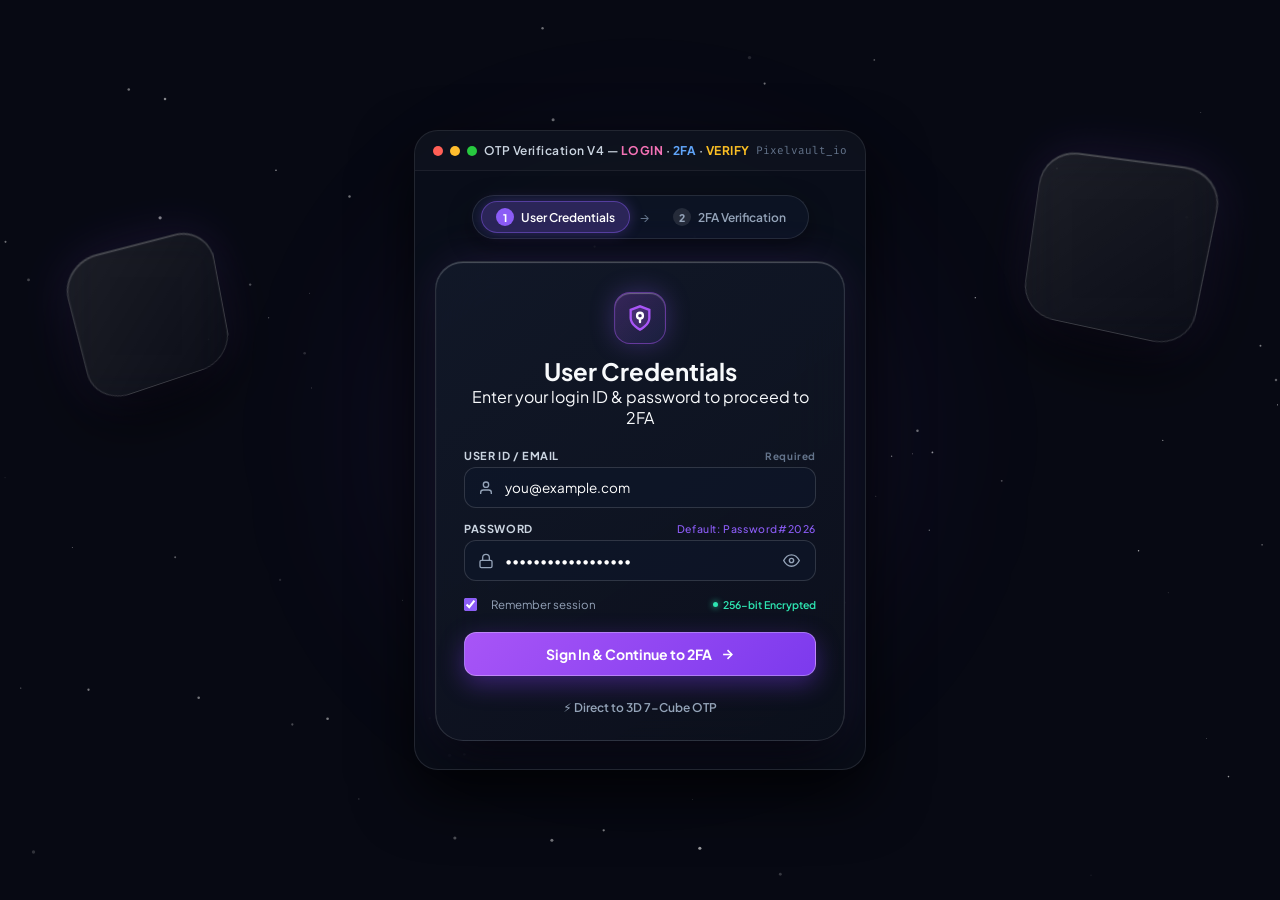
==== login.html @ 898d48f7 "feat: add optional standalone login credentials page and routing" ====
<!DOCTYPE html>
<html lang="en">
<head>
  <meta charset="UTF-8">
  <meta name="viewport" content="width=device-width, initial-scale=1.0">
  <title>User Credentials — Secure Sign In</title>
  <link rel="preconnect" href="https://fonts.googleapis.com">
  <link rel="preconnect" href="https://fonts.gstatic.com" crossorigin>
  <link href="https://fonts.googleapis.com/css2?family=Fira+Code:wght@400;500;600&family=Plus+Jakarta+Sans:wght@400;500;600;700;800&display=swap" rel="stylesheet">
  <link rel="stylesheet" href="style.css">
</head>
<body>

  <!-- Fullscreen Ambient Stars & Floating Slabs Background -->
  <div class="fullscreen-ambient">
    <canvas id="starsCanvas"></canvas>
    <div class="nebula-glow nebula-purple" id="nebulaPurple"></div>
    <div class="nebula-glow nebula-emerald" id="nebulaEmerald"></div>

    <!-- 2 Large Floating Frosted 3D Slabs -->
    <div class="floating-slab slab-left"></div>
    <div class="floating-slab slab-right"></div>
  </div>

  <!-- Main Container -->
  <div class="showcase-wrapper">
    <div class="canvas-window top-window" id="topWindow">
      <!-- Window Chrome Header -->
      <header class="window-bar">
        <div class="mac-dots">
          <span class="dot dot-red"></span>
          <span class="dot dot-yellow"></span>
          <span class="dot dot-green"></span>
        </div>
        <div class="window-title">
          OTP Verification V4 — 
          <span class="hl-h">LOGIN</span> · 
          <span class="hl-c">2FA</span> · 
          <span class="hl-j">VERIFY</span>
        </div>
        <div class="window-meta">Pixelvault_io</div>
      </header>

      <!-- Live Stage Area -->
      <div class="live-stage-wrapper">

        <!-- Flow Navigation -->
        <div class="flow-nav-bar">
          <span class="flow-tab active">
            <span class="flow-badge">1</span>
            <span>User Credentials</span>
          </span>
          <span class="flow-arrow" aria-hidden="true">→</span>
          <a href="index.html" class="flow-tab" style="text-decoration: none;">
            <span class="flow-badge">2</span>
            <span>2FA Verification</span>
          </a>
        </div>

        <!-- User Credentials Card -->
        <div class="panel credentials-panel" style="display: flex;">
          <div class="auth-header">
            <div class="security-badge-icon">
              <svg width="28" height="28" viewBox="0 0 24 24" fill="none" stroke="currentColor" stroke-width="2">
                <path d="M12 22s8-4 8-10V5l-8-3-8 3v7c0 6 8 10 8 10z" fill="rgba(168, 85, 247, 0.2)" stroke="#a855f7" />
                <circle cx="12" cy="10" r="2.5" stroke="#ffffff" />
                <path d="M12 12.5v3" stroke="#ffffff" stroke-linecap="round" />
              </svg>
            </div>
            <h2 class="title">User Credentials</h2>
            <p class="subtitle">Enter your login ID & password to proceed to 2FA</p>
          </div>

          <form action="index.html" method="GET" class="auth-form" id="standaloneLoginForm">
            <div class="input-group">
              <div class="input-label-row">
                <label for="standaloneUserId">User ID / Email</label>
                <span class="field-hint">Required</span>
              </div>
              <div class="input-wrapper">
                <svg class="input-icon" width="16" height="16" viewBox="0 0 24 24" fill="none" stroke="currentColor" stroke-width="2">
                  <path d="M20 21v-2a4 4 0 0 0-4-4H8a4 4 0 0 0-4 4v2"></path>
                  <circle cx="12" cy="7" r="4"></circle>
                </svg>
                <input type="text" id="standaloneUserId" name="email" class="auth-input" value="you@example.com" placeholder="name@domain.com" required>
              </div>
            </div>

            <div class="input-group">
              <div class="input-label-row">
                <label for="standalonePassword">Password</label>
                <span class="forgot-link">Default: Password#2026</span>
              </div>
              <div class="input-wrapper">
                <svg class="input-icon" width="16" height="16" viewBox="0 0 24 24" fill="none" stroke="currentColor" stroke-width="2">
                  <rect x="3" y="11" width="18" height="11" rx="2" ry="2"></rect>
                  <path d="M7 11V7a5 5 0 0 1 10 0v4"></path>
                </svg>
                <input type="password" id="standalonePassword" class="auth-input" value="SecurityVault#2026" placeholder="Enter secure password" required>
                <button type="button" class="btn-toggle-pw" id="standaloneTogglePw" title="Toggle password visibility">
                  <svg width="17" height="17" viewBox="0 0 24 24" fill="none" stroke="currentColor" stroke-width="2">
                    <path d="M1 12s4-8 11-8 11 8 11 8-4 8-11 8-11-8-11-8z"></path>
                    <circle cx="12" cy="12" r="3"></circle>
                  </svg>
                </button>
              </div>
            </div>

            <div class="form-options-row">
              <label class="remember-label">
                <input type="checkbox" checked>
                <span class="custom-chk"></span>
                <span>Remember session</span>
              </label>
              <span class="security-chip">
                <span class="chip-dot"></span> 256-bit Encrypted
              </span>
            </div>

            <button type="submit" class="btn-primary-auth">
              <span>Sign In & Continue to 2FA</span>
              <svg width="15" height="15" viewBox="0 0 24 24" fill="none" stroke="currentColor" stroke-width="2.5">
                <line x1="5" y1="12" x2="19" y2="12"></line>
                <polyline points="12 5 19 12 12 19"></polyline>
              </svg>
            </button>
          </form>

          <div class="auth-footer-row">
            <a href="index.html" class="btn-direct-otp" style="text-decoration: none;">
              ⚡ Direct to 3D 7-Cube OTP
            </a>
          </div>
        </div>

      </div>
    </div>
  </div>

  <script>
    // Starfield Background
    const canvas = document.getElementById('starsCanvas');
    if (canvas) {
      const ctx = canvas.getContext('2d');
      const dpr = Math.min(window.devicePixelRatio || 1, 2);
      let width = 0, height = 0;
      function resize() {
        width = window.innerWidth;
        height = window.innerHeight;
        canvas.width = width * dpr;
        canvas.height = height * dpr;
        canvas.style.width = width + 'px';
        canvas.style.height = height + 'px';
        ctx.scale(dpr, dpr);
      }
      resize();
      window.addEventListener('resize', resize);
      const stars = [];
      for (let i = 0; i < 85; i++) {
        stars.push({
          x: Math.random() * width,
          y: Math.random() * height,
          size: Math.random() * 1.4 + 0.3,
          alpha: Math.random() * 0.75 + 0.2,
          speed: Math.random() * 0.25 + 0.08,
          twinkle: (Math.random() * 0.015 + 0.005) * (Math.random() > 0.5 ? 1 : -1)
        });
      }
      function render() {
        ctx.clearRect(0, 0, width, height);
        stars.forEach(s => {
          s.alpha += s.twinkle;
          if (s.alpha > 0.85) s.twinkle = -Math.abs(s.twinkle);
          if (s.alpha < 0.15) s.twinkle = Math.abs(s.twinkle);
          s.y -= s.speed;
          if (s.y < 0) { s.y = height; s.x = Math.random() * width; }
          ctx.beginPath();
          ctx.arc(s.x, s.y, s.size, 0, Math.PI * 2);
          ctx.fillStyle = `rgba(255, 255, 255, ${Math.max(0, Math.min(1, s.alpha))})`;
          ctx.fill();
        });
        requestAnimationFrame(render);
      }
      render();
    }

    // Toggle Password Visibility
    const pwInput = document.getElementById('standalonePassword');
    const toggleBtn = document.getElementById('standaloneTogglePw');
    if (toggleBtn && pwInput) {
      toggleBtn.addEventListener('click', () => {
        const isPw = pwInput.type === 'password';
        pwInput.type = isPw ? 'text' : 'password';
        toggleBtn.style.color = isPw ? '#8b5cf6' : '#94a3b8';
      });
    }

    // Pass email to index.html via localStorage
    const form = document.getElementById('standaloneLoginForm');
    if (form) {
      form.addEventListener('submit', () => {
        const email = document.getElementById('standaloneUserId').value.trim() || 'you@example.com';
        localStorage.setItem('user_email', email);
      });
    }
  </script>
</body>
</html>
---- style.css ----
/* ==========================================================================
   OTP VERIFICATION V4 — 7 CUBES (1 MAIN + 6 SURROUNDING)
   Exact recreation from user's reference screenshot
   ========================================================================== */

:root {
  --bg-deep: #070913;
  --bg-card: rgba(18, 24, 38, 0.82);
  --border-glass: rgba(255, 255, 255, 0.12);
  --accent-purple: #8b5cf6;
  --accent-blue: #6366f1;
  --accent-green: #2ee6b2;
  --accent-emerald: #12a574;
  --accent-red: #f43f5e;
  --text-main: #f8fafc;
  --text-muted: #94a3b8;
  --font-sans: 'Plus Jakarta Sans', system-ui, -apple-system, sans-serif;
  --font-mono: 'Fira Code', monospace;
}

* {
  margin: 0;
  padding: 0;
  box-sizing: border-box;
}

html, body {
  background-color: var(--bg-deep);
  color: var(--text-main);
  font-family: var(--font-sans);
  min-height: 100vh;
  overflow-x: hidden;
  -webkit-font-smoothing: antialiased;
}

/* ==========================================================================
   FULLSCREEN AMBIENT STARS & 2 LARGE FLOATING 3D SLABS
   ========================================================================== */
.fullscreen-ambient {
  position: fixed;
  inset: 0;
  width: 100vw;
  height: 100vh;
  pointer-events: none;
  z-index: 0;
  overflow: hidden;
  perspective: 1200px;
}

#starsCanvas {
  position: absolute;
  inset: 0;
  width: 100%;
  height: 100%;
  opacity: 0.75;
}

.nebula-glow {
  position: absolute;
  border-radius: 50%;
  filter: blur(100px);
  pointer-events: none;
  transition: opacity 0.8s ease;
}

.nebula-purple {
  width: 600px;
  height: 600px;
  background: radial-gradient(circle, rgba(139, 92, 246, 0.35) 0%, transparent 70%);
  top: 15%;
  left: 50%;
  transform: translateX(-50%);
  opacity: 0.65;
}

.nebula-emerald {
  width: 650px;
  height: 650px;
  background: radial-gradient(circle, rgba(46, 230, 178, 0.42) 0%, transparent 70%);
  top: 12%;
  left: 50%;
  transform: translateX(-50%);
  opacity: 0;
}

body.verified .nebula-purple { opacity: 0.1; }
body.verified .nebula-emerald { opacity: 0.7; }

/* 2 Large Floating Frosted 3D Slabs in Background (Exact from Screenshot) */
.floating-slab {
  position: absolute;
  border-radius: 36px;
  background: linear-gradient(135deg, rgba(255, 255, 255, 0.08) 0%, rgba(255, 255, 255, 0.015) 100%);
  backdrop-filter: blur(22px);
  -webkit-backdrop-filter: blur(22px);
  border: 1px solid rgba(255, 255, 255, 0.15);
  box-shadow: 
    0 30px 70px rgba(0, 0, 0, 0.65),
    0 0 50px rgba(139, 92, 246, 0.15),
    inset 0 1px 1px rgba(255, 255, 255, 0.25);
  pointer-events: none;
  transform-style: preserve-3d;
  animation: floatSlab 11s ease-in-out infinite alternate;
}

.slab-left {
  width: 150px;
  height: 150px;
  top: 240px;
  left: 6%;
  transform: rotateX(-30deg) rotateY(45deg);
  animation-duration: 10s;
}

.slab-right {
  width: 175px;
  height: 175px;
  top: 160px;
  right: 6%;
  transform: rotateX(-25deg) rotateY(-40deg);
  animation: floatSlabRight 12s ease-in-out infinite alternate;
  animation-delay: -3.5s;
}

@keyframes floatSlab {
  0%   { transform: translateY(0) rotateX(-30deg) rotateY(45deg); }
  50%  { transform: translateY(-20px) rotateX(-25deg) rotateY(50deg); }
  100% { transform: translateY(12px) rotateX(-35deg) rotateY(40deg); }
}

@keyframes floatSlabRight {
  0%   { transform: translateY(0) rotateX(-25deg) rotateY(-40deg); }
  50%  { transform: translateY(-22px) rotateX(-20deg) rotateY(-35deg); }
  100% { transform: translateY(14px) rotateX(-30deg) rotateY(-45deg); }
}

/* ==========================================================================
   MAIN CONTAINER (LIVE OTP VERIFICATION SHOWCASE)
   ========================================================================== */
.showcase-wrapper {
  position: relative;
  z-index: 10;
  max-width: 840px;
  width: 100%;
  margin: 30px auto;
  min-height: calc(100vh - 60px);
  display: flex;
  flex-direction: column;
  align-items: center;
  justify-content: center;
  padding: 0 16px;
}

/* Common Window Styling */
.canvas-window {
  position: relative;
  border-radius: 24px;
  background: rgba(11, 15, 26, 0.9);
  border: 1px solid rgba(255, 255, 255, 0.1);
  box-shadow: 0 25px 60px rgba(0, 0, 0, 0.8);
  overflow: hidden;
}

/* Window Chrome Bar */
.window-bar {
  display: flex;
  align-items: center;
  justify-content: space-between;
  padding: 12px 18px;
  background: rgba(255, 255, 255, 0.02);
  border-bottom: 1px solid rgba(255, 255, 255, 0.06);
  z-index: 20;
}

.mac-dots {
  display: flex;
  gap: 7px;
}

.dot {
  width: 10px;
  height: 10px;
  border-radius: 50%;
  display: inline-block;
}

.dot-red { background: #ff5f56; }
.dot-yellow { background: #ffbd2e; }
.dot-green { background: #27c93f; }

.window-title {
  font-size: 12px;
  font-weight: 600;
  letter-spacing: 0.5px;
  color: #cbd5e1;
}

.hl-h { color: #f472b6; font-weight: 700; }
.hl-c { color: #60a5fa; font-weight: 700; }
.hl-j { color: #fbbf24; font-weight: 700; }

.window-meta {
  font-size: 11px;
  font-family: var(--font-mono);
  color: #64748b;
}

/* ==========================================================================
   TOP WINDOW: LIVE 7-CUBE OTP VERIFICATION
   ========================================================================== */
.top-window {
  min-height: 590px;
  display: flex;
  flex-direction: column;
}

.live-stage-wrapper {
  position: relative;
  flex: 1;
  display: flex;
  flex-direction: column;
  align-items: center;
  justify-content: center;
  padding: 24px 20px 28px;
  z-index: 10;
}

/* ==========================================================================
   FLOW STEP NAVIGATION TABS
   ========================================================================== */
.flow-nav-bar {
  display: flex;
  align-items: center;
  justify-content: center;
  gap: 10px;
  margin-bottom: 22px;
  background: rgba(15, 23, 42, 0.65);
  border: 1px solid rgba(255, 255, 255, 0.1);
  padding: 5px 8px;
  border-radius: 9999px;
  backdrop-filter: blur(14px);
  -webkit-backdrop-filter: blur(14px);
  box-shadow: 0 8px 24px rgba(0, 0, 0, 0.4);
}

.flow-tab {
  display: flex;
  align-items: center;
  gap: 7px;
  background: transparent;
  border: none;
  color: #94a3b8;
  font-family: var(--font-sans);
  font-size: 12px;
  font-weight: 600;
  cursor: pointer;
  padding: 6px 14px;
  border-radius: 9999px;
  transition: all 0.25s ease;
  user-select: none;
}

.flow-badge {
  display: flex;
  align-items: center;
  justify-content: center;
  width: 18px;
  height: 18px;
  border-radius: 50%;
  background: rgba(255, 255, 255, 0.1);
  font-size: 10.5px;
  font-weight: 800;
  color: inherit;
  transition: all 0.25s ease;
}

.flow-tab.active {
  background: rgba(139, 92, 246, 0.25);
  color: #ffffff;
  border: 1px solid rgba(139, 92, 246, 0.45);
  box-shadow: 0 0 14px rgba(139, 92, 246, 0.3);
}

.flow-tab.active .flow-badge {
  background: #8b5cf6;
  color: #ffffff;
}

.flow-tab:hover:not(.active) {
  color: #ffffff;
  background: rgba(255, 255, 255, 0.05);
}

.flow-arrow {
  color: #64748b;
  font-size: 13px;
}

/* Card Top Navigation */
.card-top-nav {
  display: flex;
  align-items: center;
  justify-content: space-between;
  width: 100%;
  margin-bottom: 12px;
}

.btn-back-to-login {
  display: inline-flex;
  align-items: center;
  gap: 5px;
  background: rgba(255, 255, 255, 0.05);
  border: 1px solid rgba(255, 255, 255, 0.12);
  border-radius: 8px;
  color: #94a3b8;
  font-family: var(--font-sans);
  font-size: 11.5px;
  font-weight: 600;
  padding: 4px 10px;
  cursor: pointer;
  transition: all 0.2s ease;
}

.btn-back-to-login:hover {
  color: #ffffff;
  background: rgba(139, 92, 246, 0.2);
  border-color: rgba(139, 92, 246, 0.4);
}

.step-indicator-pill {
  font-size: 10px;
  font-weight: 700;
  letter-spacing: 0.8px;
  color: #a855f7;
  background: rgba(168, 85, 247, 0.12);
  border: 1px solid rgba(168, 85, 247, 0.3);
  padding: 2px 8px;
  border-radius: 6px;
}

/* ==========================================================================
   USER CREDENTIALS CARD / PAGE
   ========================================================================== */
.credentials-panel {
  min-height: 480px;
  justify-content: space-between;
  animation: slideFadeIn 0.35s cubic-bezier(0.16, 1, 0.3, 1) forwards;
}

@keyframes slideFadeIn {
  from { opacity: 0; transform: translateY(12px) scale(0.97); }
  to   { opacity: 1; transform: translateY(0) scale(1); }
}

.auth-header {
  display: flex;
  flex-direction: column;
  align-items: center;
  margin-bottom: 16px;
}

.security-badge-icon {
  position: relative;
  width: 52px;
  height: 52px;
  border-radius: 16px;
  background: linear-gradient(135deg, rgba(168, 85, 247, 0.25) 0%, rgba(99, 102, 241, 0.12) 100%);
  border: 1px solid rgba(168, 85, 247, 0.45);
  box-shadow: 0 0 24px rgba(139, 92, 246, 0.3), inset 0 1px 1px rgba(255, 255, 255, 0.3);
  display: flex;
  align-items: center;
  justify-content: center;
  margin-bottom: 12px;
  transition: transform 0.3s ease;
}

.security-badge-icon:hover {
  transform: scale(1.08) rotate(2deg);
}

.auth-form {
  width: 100%;
  display: flex;
  flex-direction: column;
  gap: 14px;
  text-align: left;
}

.input-group {
  display: flex;
  flex-direction: column;
  gap: 5px;
}

.input-label-row {
  display: flex;
  justify-content: space-between;
  align-items: center;
  font-size: 11px;
  font-weight: 700;
  letter-spacing: 0.6px;
  color: #cbd5e1;
  text-transform: uppercase;
}

.field-hint {
  font-size: 10px;
  color: #64748b;
  text-transform: none;
}

.forgot-link {
  font-size: 10.5px;
  color: #8b5cf6;
  text-decoration: none;
  font-weight: 500;
  text-transform: none;
}

.input-wrapper {
  position: relative;
  display: flex;
  align-items: center;
}

.input-icon {
  position: absolute;
  left: 14px;
  color: #94a3b8;
  pointer-events: none;
}

.auth-input {
  width: 100%;
  padding: 11px 14px 11px 40px;
  background: rgba(15, 23, 42, 0.65);
  border: 1px solid rgba(255, 255, 255, 0.14);
  border-radius: 12px;
  color: #ffffff;
  font-family: var(--font-sans);
  font-size: 13.5px;
  outline: none;
  transition: border-color 0.25s ease, background 0.25s ease, box-shadow 0.25s ease;
}

.auth-input:focus {
  border-color: #8b5cf6;
  background: rgba(22, 34, 60, 0.85);
  box-shadow: 0 0 16px rgba(139, 92, 246, 0.35);
}

.btn-toggle-pw {
  position: absolute;
  right: 12px;
  background: transparent;
  border: none;
  color: #94a3b8;
  cursor: pointer;
  padding: 4px;
  display: flex;
  align-items: center;
  justify-content: center;
  transition: color 0.2s ease;
}

.btn-toggle-pw:hover {
  color: #ffffff;
}

.form-options-row {
  display: flex;
  justify-content: space-between;
  align-items: center;
  font-size: 11.5px;
  color: #94a3b8;
  margin-top: 2px;
}

.remember-label {
  display: flex;
  align-items: center;
  gap: 7px;
  cursor: pointer;
  user-select: none;
}

.remember-label input {
  accent-color: #8b5cf6;
  cursor: pointer;
}

.security-chip {
  display: flex;
  align-items: center;
  gap: 5px;
  font-size: 10.5px;
  color: #2ee6b2;
  font-weight: 600;
}

.chip-dot {
  width: 5px;
  height: 5px;
  border-radius: 50%;
  background: #2ee6b2;
  box-shadow: 0 0 6px #2ee6b2;
}

.btn-primary-auth {
  width: 100%;
  padding: 12px 20px;
  margin-top: 6px;
  background: linear-gradient(135deg, #a855f7 0%, #7c3aed 100%);
  border: 1px solid rgba(255, 255, 255, 0.3);
  border-radius: 12px;
  color: #ffffff;
  font-family: var(--font-sans);
  font-size: 14px;
  font-weight: 700;
  cursor: pointer;
  box-shadow: 0 8px 24px rgba(124, 58, 237, 0.4);
  display: flex;
  align-items: center;
  justify-content: center;
  gap: 8px;
  transition: transform 0.25s cubic-bezier(0.34, 1.56, 0.64, 1), box-shadow 0.25s ease;
}

.btn-primary-auth:hover {
  transform: translateY(-2px);
  box-shadow: 0 12px 30px rgba(124, 58, 237, 0.55);
}

.btn-primary-auth:active {
  transform: translateY(0) scale(0.97);
}

.auth-footer-row {
  margin-top: 14px;
}

.btn-direct-otp {
  background: transparent;
  border: none;
  color: #94a3b8;
  font-size: 12px;
  font-weight: 600;
  font-family: var(--font-sans);
  cursor: pointer;
  padding: 4px 8px;
  border-radius: 6px;
  transition: all 0.2s ease;
}

.btn-direct-otp:hover {
  color: #c084fc;
  text-decoration: underline;
}

/* Central Frosted Glass Panel */
.panel {
  position: relative;
  width: 100%;
  max-width: 410px;
  min-height: 480px;
  padding: 30px 28px 24px;
  border-radius: 28px;
  background: linear-gradient(145deg, rgba(20, 27, 44, 0.8) 0%, rgba(12, 16, 28, 0.9) 100%);
  backdrop-filter: blur(26px);
  -webkit-backdrop-filter: blur(26px);
  border: 1px solid rgba(255, 255, 255, 0.12);
  box-shadow: 
    0 25px 50px -10px rgba(0, 0, 0, 0.75),
    0 0 50px -10px rgba(139, 92, 246, 0.22),
    inset 0 1px 1px rgba(255, 255, 255, 0.25);
  display: flex;
  flex-direction: column;
  align-items: center;
  justify-content: space-between;
  text-align: center;
  transition: border-color 0.4s ease, box-shadow 0.4s ease, min-height 0.45s cubic-bezier(0.16, 1, 0.3, 1);
  overflow: hidden;
  z-index: 10;
  will-change: transform;
}

.panel.verified {
  border-color: rgba(46, 230, 178, 0.4);
  box-shadow: 
    0 30px 60px -10px rgba(0, 0, 0, 0.8),
    0 0 60px -10px rgba(46, 230, 178, 0.35),
    inset 0 1px 1px rgba(255, 255, 255, 0.3);
}

.panel.error {
  border-color: rgba(244, 63, 94, 0.55);
  box-shadow: 0 0 50px rgba(244, 63, 94, 0.35);
}

.panel.shake {
  animation: smoothShake 0.45s cubic-bezier(0.36, 0.07, 0.19, 0.97) both;
}

@keyframes smoothShake {
  10%, 90% { transform: translate3d(-4px, 0, 0) rotate(-0.5deg); }
  20%, 80% { transform: translate3d(5px, 0, 0) rotate(0.6deg); }
  30%, 50%, 70% { transform: translate3d(-6px, 0, 0) rotate(-0.7deg); }
  40%, 60% { transform: translate3d(6px, 0, 0) rotate(0.7deg); }
}

.panel-header {
  margin-bottom: 20px;
}

.panel-header .title {
  font-size: 19px;
  font-weight: 700;
  color: #ffffff;
  margin-bottom: 5px;
  letter-spacing: -0.2px;
}

.panel-header .subtitle {
  font-size: 12.5px;
  color: var(--text-muted);
}

.email-btn {
  background: transparent;
  border: none;
  color: #8b5cf6;
  font-weight: 700;
  font-family: inherit;
  font-size: inherit;
  cursor: pointer;
  padding: 0;
  text-decoration: underline;
  transition: color 0.2s;
}

.email-btn:hover {
  color: #c084fc;
}

/* ==========================================================================
   THE 7-CUBE STAGE (1 MAIN CENTER CUBE + 6 SURROUNDING CUBES)
   ========================================================================== */
.stage-7cubes {
  position: relative;
  width: 220px;
  height: 210px;
  margin-bottom: 18px;
  display: flex;
  align-items: center;
  justify-content: center;
  perspective: 1000px;
}

.cluster-assembly {
  position: relative;
  width: 100%;
  height: 100%;
  display: flex;
  align-items: center;
  justify-content: center;
  transform-style: preserve-3d;
  will-change: transform;
  transition: transform 0.6s cubic-bezier(0.16, 1, 0.3, 1), opacity 0.4s ease;
  animation: gentleClusterFloat 6s ease-in-out infinite alternate;
}

@keyframes gentleClusterFloat {
  0%   { transform: translateY(0) rotateX(0deg); }
  50%  { transform: translateY(-7px) rotateX(1.5deg) rotateY(1.5deg); }
  100% { transform: translateY(5px) rotateX(-1.5deg) rotateY(-1.5deg); }
}

.cluster-assembly.orbiting {
  animation: clusterSpinSmooth 1.35s cubic-bezier(0.45, 0.05, 0.55, 0.95) infinite;
}

@keyframes clusterSpinSmooth {
  0%   { transform: rotateZ(0deg) scale(1); }
  50%  { transform: rotateZ(180deg) scale(1.05); }
  100% { transform: rotateZ(360deg) scale(1); }
}

/* Common 3D Cube Rule */
.cube-3d {
  position: absolute;
  transform-style: preserve-3d;
  transform: rotateX(-30deg) rotateY(45deg);
  transition: all 0.4s ease;
}

/* ----------------------------------------------------
   CUBE #1: MAIN CENTER PURPLE CUBE
   ---------------------------------------------------- */
.main-core-cube {
  width: 54px;
  height: 54px;
  z-index: 10;
}

.cface {
  position: absolute;
  width: 54px;
  height: 54px;
  background: linear-gradient(135deg, #a855f7 0%, #7c3aed 50%, #4c1d95 100%);
  border: 1px solid rgba(255, 255, 255, 0.45);
  border-radius: 11px;
  box-shadow: 
    inset 0 0 14px rgba(255, 255, 255, 0.25),
    0 0 35px rgba(168, 85, 247, 0.55);
}

.cf-front  { transform: translateZ(27px); }
.cf-back   { transform: rotateY(180deg) translateZ(27px); }
.cf-right  { transform: rotateY(90deg) translateZ(27px); }
.cf-left   { transform: rotateY(-90deg) translateZ(27px); }
.cf-top    { transform: rotateX(90deg) translateZ(27px); }
.cf-bottom { transform: rotateX(-90deg) translateZ(27px); }

/* Center glowing white point & Error Cross */
.center-light-dot {
  position: absolute;
  width: 7px;
  height: 7px;
  border-radius: 50%;
  background: #ffffff;
  box-shadow: 0 0 12px 2px #ffffff;
  top: 50%;
  left: 50%;
  transform: translate(-50%, -50%);
  transition: opacity 0.2s ease;
}

.center-error-x {
  position: absolute;
  top: 50%;
  left: 50%;
  transform: translate(-50%, -50%);
  font-size: 20px;
  font-weight: 800;
  color: #ffffff;
  display: none;
  line-height: 1;
  text-shadow: 0 0 10px rgba(255, 255, 255, 0.8);
}

.center-verified-check {
  position: absolute;
  top: 50%;
  left: 50%;
  transform: translate(-50%, -50%);
  font-size: 22px;
  font-weight: 800;
  color: #ffffff;
  display: none;
  line-height: 1;
  text-shadow: 0 0 12px rgba(255, 255, 255, 0.95);
}

.panel.error .center-light-dot,
.panel.verified .center-light-dot {
  display: none;
}

.panel.error .center-error-x {
  display: block;
}

.panel.verified .center-verified-check {
  display: block;
}

/* Subtle Dotted Spokes from Center to Satellite Cubes (Exact from Reference Video) */
.cluster-spokes {
  position: absolute;
  inset: 0;
  width: 100%;
  height: 100%;
  pointer-events: none;
  z-index: 1;
  transition: opacity 0.4s ease;
}

.spoke-line {
  stroke: rgba(255, 255, 255, 0.14);
  stroke-width: 1;
  stroke-dasharray: 2 3;
}

.panel.verified .spoke-line {
  stroke: rgba(46, 230, 178, 0.4);
}

/* ----------------------------------------------------
   CUBES #2 TO #7: 6 SURROUNDING FROSTED GLASS CUBES
   ---------------------------------------------------- */
.surrounding-ring {
  position: absolute;
  width: 100%;
  height: 100%;
  transform-style: preserve-3d;
}

.sat-cube {
  width: 38px;
  height: 38px;
  top: 50%;
  left: 50%;
  margin-top: -19px;
  margin-left: -19px;
  --cube-scale: 1;
  transition: transform 0.35s cubic-bezier(0.34, 1.56, 0.64, 1);
  will-change: transform;
}

/* Isometric Hexagonal Positions Around Center Cube (Expanded Distance) */
.sat-top          { transform: translate3d(0, -82px, 0) rotateX(-30deg) rotateY(45deg) scale(var(--cube-scale, 1)); }
.sat-top-right    { transform: translate3d(71px, -41px, 0) rotateX(-30deg) rotateY(45deg) scale(var(--cube-scale, 1)); }
.sat-bottom-right { transform: translate3d(71px, 41px, 0) rotateX(-30deg) rotateY(45deg) scale(var(--cube-scale, 1)); }
.sat-bottom       { transform: translate3d(0, 82px, 0) rotateX(-30deg) rotateY(45deg) scale(var(--cube-scale, 1)); }
.sat-bottom-left  { transform: translate3d(-71px, 41px, 0) rotateX(-30deg) rotateY(45deg) scale(var(--cube-scale, 1)); }
.sat-top-left     { transform: translate3d(-71px, -41px, 0) rotateX(-30deg) rotateY(45deg) scale(var(--cube-scale, 1)); }

.sat-cube.filled {
  --cube-scale: 1.08;
}

.sat-cube.pop {
  --cube-scale: 1.2;
}

.sface {
  position: absolute;
  width: 38px;
  height: 38px;
  display: flex;
  align-items: center;
  justify-content: center;
  font-family: var(--font-sans);
  font-size: 16px;
  font-weight: 700;
  color: #ffffff;
  user-select: none;
  pointer-events: none;
  background: linear-gradient(135deg, rgba(255, 255, 255, 0.12) 0%, rgba(255, 255, 255, 0.02) 100%);
  border: 1px solid rgba(255, 255, 255, 0.25);
  border-radius: 9px;
  backdrop-filter: blur(8px);
  -webkit-backdrop-filter: blur(8px);
  box-shadow: 
    inset 0 1px 2px rgba(255, 255, 255, 0.3),
    0 10px 25px rgba(0, 0, 0, 0.55);
  transition: background 0.3s ease, border-color 0.3s ease, box-shadow 0.3s ease, color 0.3s ease;
}

.sf-front  { transform: translateZ(19px); }
.sf-back   { transform: rotateY(180deg) translateZ(19px); }
.sf-right  { transform: rotateY(90deg) translateZ(19px); }
.sf-left   { transform: rotateY(-90deg) translateZ(19px); }
.sf-top    { transform: rotateX(90deg) translateZ(19px); }
.sf-bottom { transform: rotateX(-90deg) translateZ(19px); }

/* Filled Cube State: When user enters OTP digit */
.sat-cube.filled .sface {
  background: linear-gradient(135deg, rgba(255, 255, 255, 0.22) 0%, rgba(255, 255, 255, 0.06) 100%);
  border-color: rgba(255, 255, 255, 0.55);
  box-shadow: 
    inset 0 1px 3px rgba(255, 255, 255, 0.6),
    0 8px 20px rgba(0, 0, 0, 0.6),
    0 0 14px rgba(139, 92, 246, 0.35);
  text-shadow: 0 0 8px rgba(255, 255, 255, 0.95), 0 0 16px rgba(139, 92, 246, 0.65);
}

/* Flash pulse when receiving a digit */
.sat-cube.pop .sface {
  animation: facePop 0.28s ease-out;
}

@keyframes facePop {
  0%   { filter: brightness(2) drop-shadow(0 0 8px #ffffff); }
  50%  { filter: brightness(2.2) drop-shadow(0 0 16px rgba(168, 85, 247, 0.9)); }
  100% { filter: brightness(1) drop-shadow(0 0 0 transparent); }
}

/* In Error State: Red Tint on Cubes */
.panel.error .cface {
  background: linear-gradient(135deg, #f43f5e 0%, #be123c 100%);
  box-shadow: 0 0 35px rgba(244, 63, 94, 0.6);
}

.panel.error .sface {
  border-color: rgba(244, 63, 94, 0.5);
  background: rgba(244, 63, 94, 0.18);
  color: #ff9fb1;
  text-shadow: 0 0 10px rgba(244, 63, 94, 0.85);
}

/* In Verified State: Vibrant Neon Emerald Green on All Cubes */
.panel.verified .cface {
  background: linear-gradient(145deg, #2ee6b2 0%, #12a574 100%);
  border-color: rgba(255, 255, 255, 0.7);
  box-shadow: 
    inset 0 0 14px rgba(255, 255, 255, 0.5),
    0 0 40px rgba(46, 230, 178, 0.75);
}

.panel.verified .sface {
  background: linear-gradient(135deg, rgba(46, 230, 178, 0.28) 0%, rgba(18, 165, 116, 0.1) 100%);
  border-color: rgba(46, 230, 178, 0.65);
  color: #2ee6b2;
  box-shadow: 
    inset 0 1px 3px rgba(255, 255, 255, 0.45),
    0 8px 20px rgba(0, 0, 0, 0.6),
    0 0 18px rgba(46, 230, 178, 0.5);
  text-shadow: 0 0 10px rgba(46, 230, 178, 0.95);
}

/* Neon Success Checkmark Ring (Glowing Halo behind Cubes) */
.success-ring {
  position: absolute;
  width: 140px;
  height: 140px;
  display: flex;
  align-items: center;
  justify-content: center;
  opacity: 0;
  transform: scale(0.6);
  pointer-events: none;
  z-index: 0;
  transition: all 0.6s cubic-bezier(0.34, 1.56, 0.64, 1);
}

.check-svg {
  width: 90px;
  height: 90px;
  border-radius: 50%;
  display: block;
  stroke: #2ee6b2;
}

.check-circle {
  stroke-dasharray: 166;
  stroke-dashoffset: 166;
  stroke-width: 3.5;
  stroke: #2ee6b2;
  fill: rgba(18, 165, 116, 0.15);
}

.check-mark {
  stroke-dasharray: 48;
  stroke-dashoffset: 48;
  stroke: #ffffff;
  stroke-width: 3.5;
  stroke-linecap: round;
  stroke-linejoin: round;
}

.ring-glow {
  position: absolute;
  width: 130px;
  height: 130px;
  border-radius: 50%;
  background: radial-gradient(circle, rgba(46, 230, 178, 0.45) 0%, transparent 70%);
  filter: blur(16px);
  animation: pulseGreenGlow 2s ease-in-out infinite alternate;
}

@keyframes pulseGreenGlow {
  0%   { transform: scale(1); opacity: 0.6; }
  100% { transform: scale(1.25); opacity: 1; }
}

/* CUBES REMAIN FULLY VISIBLE & PROMINENT IN VERIFIED STATE */
.panel.verified .cluster-assembly {
  opacity: 1;
  transform: scale(1.05);
  z-index: 2;
}

.panel.verified .success-ring {
  opacity: 0.85;
  transform: scale(1.2);
}

.panel.verified .check-circle {
  animation: drawStroke 0.6s cubic-bezier(0.65, 0, 0.45, 1) forwards;
}

.panel.verified .check-mark {
  animation: drawStroke 0.4s cubic-bezier(0.65, 0, 0.45, 1) 0.5s forwards;
}

@keyframes drawStroke {
  to { stroke-dashoffset: 0; }
}

/* ==========================================================================
   OTP ROW & BOXES (WITH SMOOTH HIDE ON OTP ENTER)
   ========================================================================== */
.row {
  display: flex;
  justify-content: center;
  align-items: center;
  gap: 8px;
  width: 100%;
  margin-bottom: 16px;
  max-height: 60px;
  opacity: 1;
  transform: translateY(0);
  transition: opacity 0.4s cubic-bezier(0.16, 1, 0.3, 1),
              transform 0.4s cubic-bezier(0.16, 1, 0.3, 1),
              max-height 0.4s cubic-bezier(0.16, 1, 0.3, 1),
              margin 0.4s cubic-bezier(0.16, 1, 0.3, 1);
  overflow: visible;
}

/* When OTP is entered, hide the slot so ONLY the 3D cubes are displayed */
.panel.slots-hidden .row,
.panel.verified .row {
  opacity: 0;
  max-height: 0;
  margin-bottom: 0;
  padding: 0;
  transform: translateY(18px) scale(0.9);
  pointer-events: none;
  overflow: hidden;
}

.panel.slots-hidden .stage-7cubes,
.panel.verified .stage-7cubes {
  margin-bottom: 10px;
}

.box-wrap {
  position: relative;
  display: flex;
  align-items: center;
  justify-content: center;
}

.otp-box {
  width: 46px;
  height: 54px;
  background: rgba(15, 23, 42, 0.65);
  border: 1px solid rgba(255, 255, 255, 0.14);
  border-radius: 13px;
  font-family: var(--font-mono);
  font-size: 21px;
  font-weight: 600;
  color: #ffffff;
  text-align: center;
  outline: none;
  transition: border-color 0.25s ease, 
              background 0.25s ease, 
              box-shadow 0.25s ease, 
              transform 0.28s cubic-bezier(0.34, 1.56, 0.64, 1), 
              color 0.2s ease;
  caret-color: #8b5cf6;
  will-change: transform;
}

.otp-box:focus {
  border-color: #8b5cf6;
  background: rgba(22, 34, 60, 0.85);
  box-shadow: 0 0 18px rgba(139, 92, 246, 0.4);
  transform: translateY(-2px) scale(1.04);
}

.otp-box.filled {
  border-color: rgba(139, 92, 246, 0.55);
  background: rgba(25, 30, 50, 0.75);
  color: #ffffff;
  box-shadow: 0 0 12px rgba(139, 92, 246, 0.2);
}

/* Glowing White Circular Dot (Soft Breathing Pulse) */
.active-dot-indicator {
  position: absolute;
  width: 8px;
  height: 8px;
  border-radius: 50%;
  background: #ffffff;
  box-shadow: 0 0 10px #ffffff;
  pointer-events: none;
  opacity: 0;
  transform: scale(0.6);
  transition: opacity 0.25s cubic-bezier(0.16, 1, 0.3, 1), transform 0.25s cubic-bezier(0.34, 1.56, 0.64, 1);
}

.otp-box.active-dot + .active-dot-indicator {
  opacity: 1;
  animation: pulseDotGlow 1.8s ease-in-out infinite;
}

@keyframes pulseDotGlow {
  0%   { transform: scale(0.92); box-shadow: 0 0 6px #ffffff, 0 0 12px rgba(139, 92, 246, 0.4); }
  50%  { transform: scale(1.15); box-shadow: 0 0 12px #ffffff, 0 0 20px rgba(139, 92, 246, 0.85); }
  100% { transform: scale(0.92); box-shadow: 0 0 6px #ffffff, 0 0 12px rgba(139, 92, 246, 0.4); }
}

.panel.verified .otp-box {
  border-color: rgba(46, 230, 178, 0.55);
  background: rgba(18, 165, 116, 0.12);
  color: #2ee6b2;
  box-shadow: 0 0 12px rgba(46, 230, 178, 0.2);
}

.panel.error .otp-box {
  border-color: var(--accent-red);
  background: rgba(244, 63, 94, 0.1);
  color: var(--accent-red);
}

/* Status Zone */
.status-zone {
  min-height: 26px;
  display: flex;
  align-items: center;
  justify-content: center;
}

.verifying-txt {
  display: none;
  font-size: 12.5px;
  color: #94a3b8;
  font-weight: 500;
}

.error-txt {
  display: none;
  font-size: 12.5px;
  color: var(--accent-red);
  font-weight: 600;
  text-align: center;
}

.resend-row {
  display: flex;
  align-items: center;
  gap: 5px;
  font-size: 12px;
  color: #94a3b8;
}

.resend-link {
  background: transparent;
  border: none;
  color: #ffffff;
  font-weight: 700;
  cursor: pointer;
  padding: 0;
  font-family: var(--font-sans);
}

.resend-link:hover {
  text-decoration: underline;
}

.sms-verified {
  display: none;
  align-items: center;
  gap: 8px;
  font-size: 13px;
  font-weight: 600;
  color: #2ee6b2;
}

.sms-dot {
  width: 7px;
  height: 7px;
  border-radius: 50%;
  background: #2ee6b2;
  box-shadow: 0 0 8px #2ee6b2;
}

.panel.verified .verifying-txt,
.panel.verified .resend-row {
  display: none !important;
}

.panel.verified .sms-verified {
  display: flex;
}

/* Replay Button */
.btn-replay {
  display: none;
  align-items: center;
  gap: 6px;
  background: transparent;
  border: 1px solid rgba(46, 230, 178, 0.3);
  color: #2ee6b2;
  font-family: var(--font-sans);
  font-size: 13px;
  font-weight: 700;
  cursor: pointer;
  margin-top: 16px;
  padding: 6px 16px;
  border-radius: 9999px;
  backdrop-filter: blur(8px);
  -webkit-backdrop-filter: blur(8px);
  transition: transform 0.25s cubic-bezier(0.34, 1.56, 0.64, 1),
              background 0.2s ease,
              border-color 0.2s ease,
              color 0.2s ease,
              box-shadow 0.2s ease;
  user-select: none;
}

.panel.verified + .btn-replay {
  display: inline-flex;
}

.btn-replay:hover {
  color: #ffffff;
  background: rgba(46, 230, 178, 0.15);
  border-color: rgba(46, 230, 178, 0.6);
  transform: translateY(-2px);
  box-shadow: 0 4px 18px rgba(46, 230, 178, 0.25);
}

.btn-replay:active {
  transform: translateY(0) scale(0.96);
}

/* Interactive Scenario Pills */
.pill-bar {
  display: flex;
  flex-wrap: wrap;
  align-items: center;
  justify-content: center;
  gap: 10px;
  margin-top: 14px;
}

.action-pill {
  display: inline-flex;
  align-items: center;
  gap: 7px;
  padding: 7px 15px;
  border-radius: 9999px;
  background: rgba(15, 23, 42, 0.7);
  border: 1px solid rgba(255, 255, 255, 0.12);
  font-family: var(--font-sans);
  font-size: 12px;
  font-weight: 600;
  color: #cbd5e1;
  cursor: pointer;
  backdrop-filter: blur(12px);
  -webkit-backdrop-filter: blur(12px);
  transition: transform 0.25s cubic-bezier(0.34, 1.56, 0.64, 1),
              background 0.2s ease,
              border-color 0.2s ease,
              box-shadow 0.2s ease,
              color 0.2s ease;
  user-select: none;
}

.action-pill .dot-indicator {
  width: 6px;
  height: 6px;
  border-radius: 50%;
}

.action-pill:hover {
  border-color: rgba(255, 255, 255, 0.3);
  transform: translateY(-2px);
  box-shadow: 0 4px 14px rgba(0, 0, 0, 0.4);
}

.action-pill:active {
  transform: translateY(0) scale(0.96);
}

.pill-wrong .dot-indicator {
  background: #f43f5e;
  box-shadow: 0 0 6px #f43f5e;
}
.pill-wrong:hover {
  border-color: rgba(244, 63, 94, 0.4);
}

.pill-autofill .dot-indicator {
  background: #8b5cf6;
  box-shadow: 0 0 6px #8b5cf6;
}
.pill-autofill:hover {
  border-color: rgba(139, 92, 246, 0.4);
}

.pill-correct .dot-indicator {
  background: #2ee6b2;
  box-shadow: 0 0 6px #2ee6b2;
}

/* ==========================================================================
   BOTTOM WINDOW: CODE SHOWCASE (Exact from Screenshot)
   ========================================================================== */
.bottom-window {
  background: rgba(10, 13, 20, 0.95);
}

.showcase-content {
  padding: 28px 24px 34px;
  display: flex;
  flex-direction: column;
  align-items: center;
  text-align: center;
}

.micro-badge {
  display: inline-block;
  padding: 3px 14px;
  border-radius: 9999px;
  background: rgba(255, 255, 255, 0.05);
  border: 1px solid rgba(255, 255, 255, 0.15);
  font-size: 11px;
  font-weight: 700;
  letter-spacing: 1.5px;
  color: #cbd5e1;
  margin-bottom: 8px;
}

.main-title {
  font-size: 38px;
  font-weight: 800;
  letter-spacing: -0.8px;
  background: linear-gradient(135deg, #ffffff 40%, #c084fc 100%);
  -webkit-background-clip: text;
  background-clip: text;
  -webkit-text-fill-color: transparent;
  margin-bottom: 4px;
}

.subtitle-caps {
  font-size: 12px;
  font-weight: 700;
  letter-spacing: 4px;
  color: #64748b;
  margin-bottom: 24px;
}

.code-grid {
  display: grid;
  grid-template-columns: repeat(3, 1fr);
  gap: 16px;
  width: 100%;
  text-align: left;
}

@media (max-width: 768px) {
  .code-grid {
    grid-template-columns: 1fr;
  }
}

.code-box {
  background: rgba(15, 20, 32, 0.9);
  border: 1px solid rgba(255, 255, 255, 0.08);
  border-radius: 16px;
  overflow: hidden;
  box-shadow: 0 15px 30px rgba(0, 0, 0, 0.4);
}

.code-box-header {
  display: flex;
  align-items: center;
  gap: 8px;
  padding: 10px 14px;
  background: rgba(255, 255, 255, 0.02);
  border-bottom: 1px solid rgba(255, 255, 255, 0.06);
}

.card-dots {
  display: flex;
  gap: 5px;
}

.card-dots .dot {
  width: 8px;
  height: 8px;
}

.filename {
  font-family: var(--font-mono);
  font-size: 11.5px;
  font-weight: 600;
  color: #cbd5e1;
}

.code-body {
  padding: 14px;
  margin: 0;
  font-family: var(--font-mono);
  font-size: 11.5px;
  line-height: 1.6;
  overflow-x: auto;
}

.ln {
  display: inline-block;
  width: 18px;
  color: #475569;
  text-align: right;
  margin-right: 10px;
  user-select: none;
}

.c-tag   { color: #f43f5e; }
.c-attr  { color: #fbbf24; }
.c-str   { color: #34d399; }
.c-comm  { color: #64748b; font-style: italic; }
.c-sel   { color: #818cf8; font-weight: 600; }
.c-prop  { color: #38bdf8; }
.c-val   { color: #fbbf24; }
.c-fn    { color: #60a5fa; }
.c-kw    { color: #f472b6; font-weight: 600; }
.c-const { color: #fbbf24; }
.c-ident { color: #e2e8f0; }
.c-param { color: #fdba74; }
.c-num   { color: #a78bfa; }

/* ==========================================================================
   MODAL: SIGN IN CREDENTIALS
   ========================================================================== */
.login-modal-overlay {
  position: fixed;
  inset: 0;
  background: rgba(0, 0, 0, 0.7);
  backdrop-filter: blur(10px);
  display: none;
  align-items: center;
  justify-content: center;
  z-index: 1000;
}

.login-modal-overlay.open {
  display: flex;
}

.login-modal-card {
  width: 100%;
  max-width: 380px;
  background: rgba(20, 27, 44, 0.95);
  border: 1px solid rgba(255, 255, 255, 0.15);
  border-radius: 20px;
  padding: 24px;
  box-shadow: 0 25px 50px rgba(0, 0, 0, 0.8);
}

.modal-header {
  display: flex;
  justify-content: space-between;
  align-items: center;
  margin-bottom: 18px;
}

.btn-close-modal {
  background: transparent;
  border: none;
  color: #94a3b8;
  font-size: 16px;
  cursor: pointer;
}

.modal-form {
  display: flex;
  flex-direction: column;
  gap: 14px;
}

.modal-field {
  display: flex;
  flex-direction: column;
  gap: 6px;
  text-align: left;
}

.modal-field label {
  font-size: 12px;
  color: #cbd5e1;
}

.modal-field input {
  padding: 10px 14px;
  background: rgba(15, 23, 42, 0.7);
  border: 1px solid rgba(255, 255, 255, 0.14);
  border-radius: 10px;
  color: #ffffff;
  font-family: inherit;
  font-size: 13.5px;
  outline: none;
}

.btn-save-credentials {
  padding: 12px;
  border-radius: 10px;
  background: linear-gradient(135deg, #8b5cf6, #6366f1);
  border: none;
  color: #ffffff;
  font-weight: 700;
  cursor: pointer;
  margin-top: 6px;
}
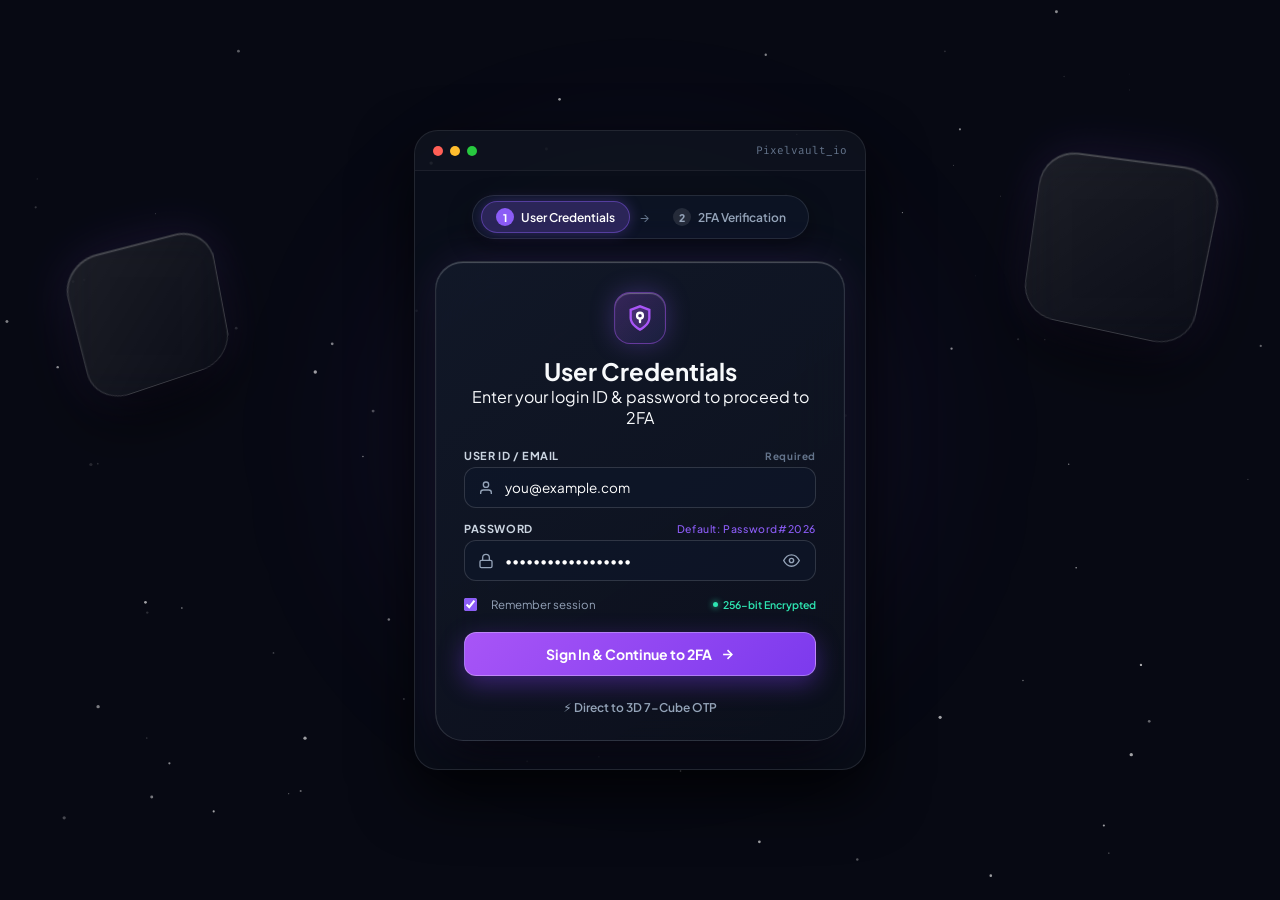
==== commit b8c8d0af: "refactor: remove OTP Verification V4 header text from window bar" ====
--- a/login.html
+++ b/login.html
@@ -32,12 +32,7 @@
           <span class="dot dot-yellow"></span>
           <span class="dot dot-green"></span>
         </div>
-        <div class="window-title">
-          OTP Verification V4 — 
-          <span class="hl-h">LOGIN</span> · 
-          <span class="hl-c">2FA</span> · 
-          <span class="hl-j">VERIFY</span>
-        </div>
+        <div class="window-title"></div>
         <div class="window-meta">Pixelvault_io</div>
       </header>
 
